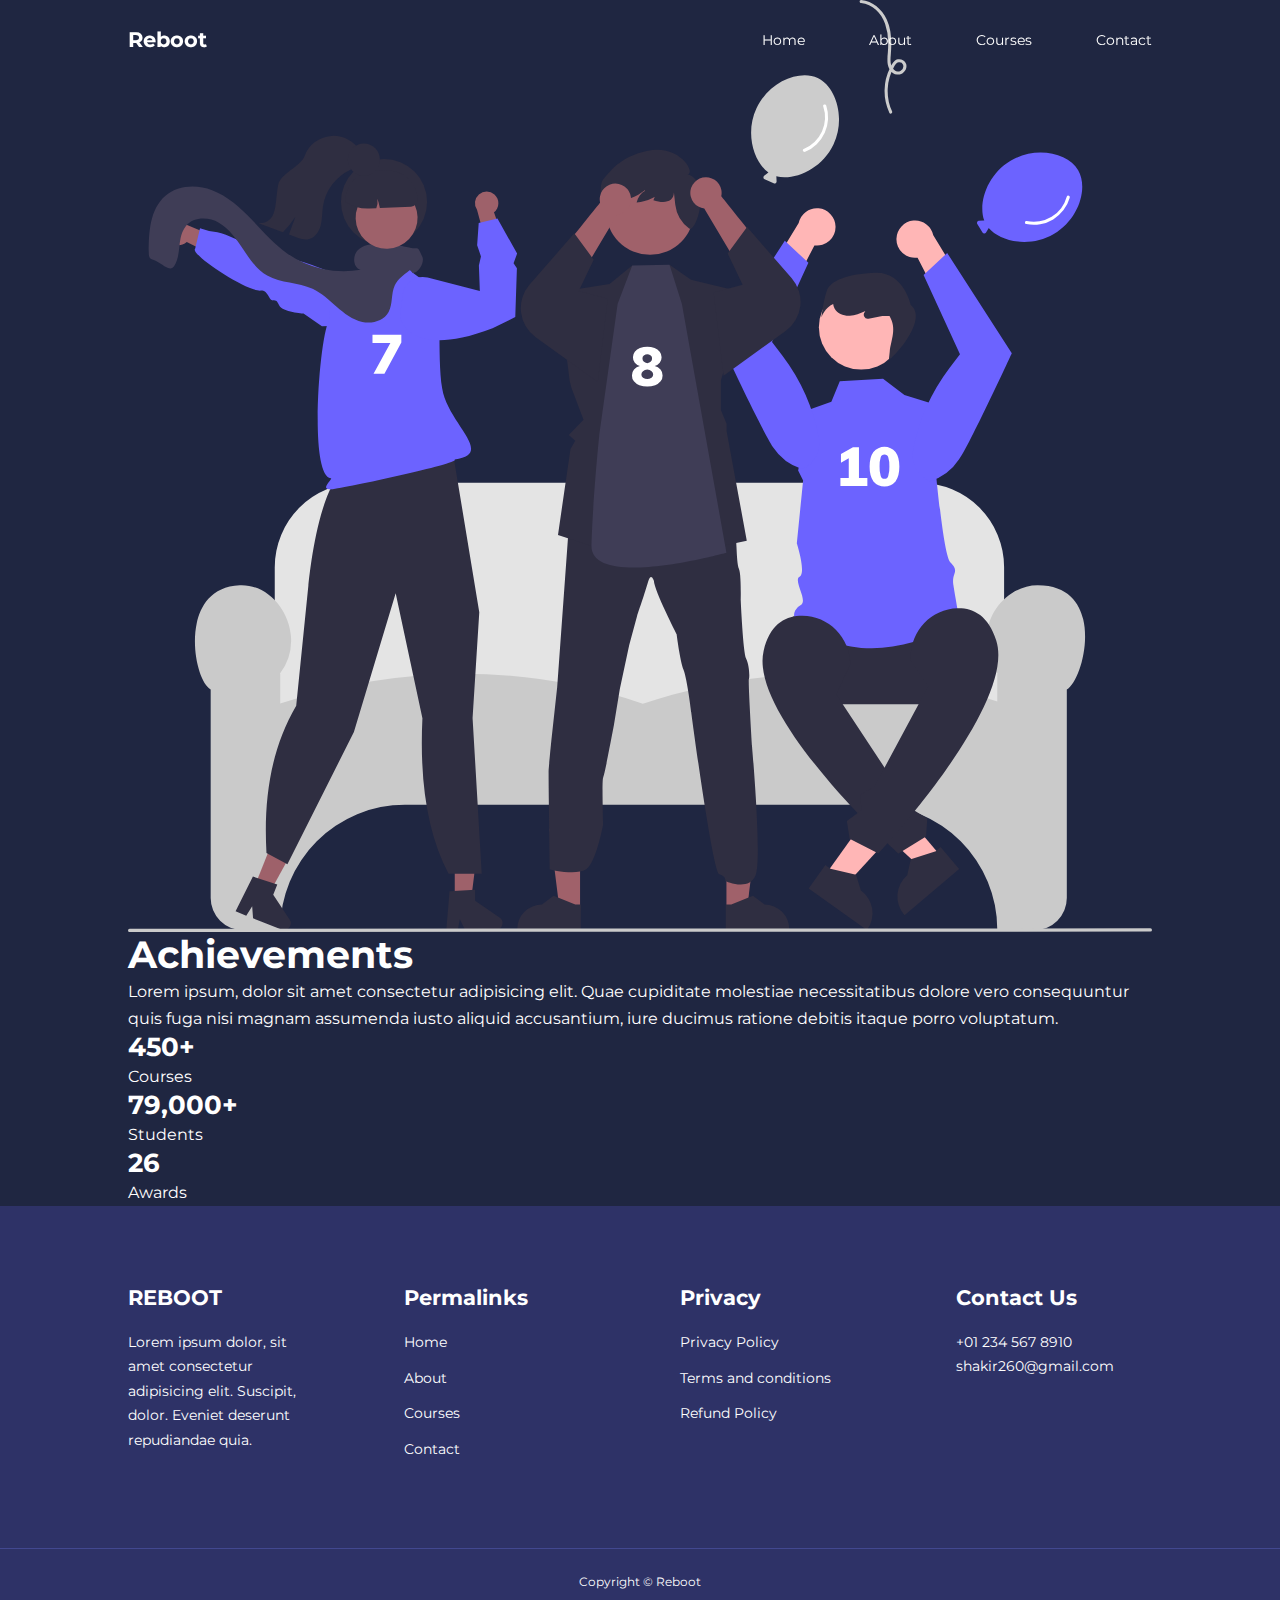
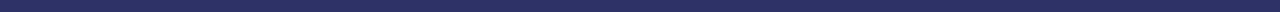
==== about.html @ ed43b844 "Diseño y encabezado de pagina about" ====
<!DOCTYPE html>
<html lang="es">
  <head>
    <meta charset="UTF-8">
    <meta http-equiv="X-UA-Compatible" content="IE=edge">
    <meta name="viewport" content="width=device-width, initial-scale=1.0">
    <title>Education Website</title>

    <!-- ICONSCOUT CDN -->
    <link rel="stylesheet" href="https://unicons.iconscout.com/release/v2.1.6/css/unicons.css">

    <!-- GOOGLE FONTS (MONTSERRAT) -->
    <link rel="preconnect" href="https://fonts.googleapis.com">
    <link rel="preconnect" href="https://fonts.gstatic.com" crossorigin>
    <link rel="stylesheet" href="https://fonts.googleapis.com/css2?family=Montserrat:wght@300;400;500;600;700:800:900@display=swap">

    <link rel="stylesheet" href="./css/styles.css">
    <link rel="stylesheet" href="./css/about.css">
  </head>
  <body>
    <!-----------------------------START OF NAVBAR-------------------------------->
    <nav>
      <div class="container nav__container">
        <a href="index.html"><h4>Reboot</h4></a>
        <ul class="nav__menu">
          <li><a href="index.html">Home</a></li>
          <li><a href="about.html">About</a></li>
          <li><a href="courses.html">Courses</a></li>
          <li><a href="contact.html">Contact</a></li>
        </ul>
        <button id="open-menu-btn"><i class="uil uil-bars"></i></button>
        <button id="close-menu-btn"><i class="uil uil-multiply"></i></button>
      </div>
    </nav>
    <!-----------------------------END OF NAVBAR-------------------------------->

    <section class="about__achievements">
      <div class="container about__achievements-container">
        <div class="about__achievements-left">
          <img src="./images/about achievements.svg" alt="">
        </div>

        <div class="about__achievements-right">
          <h1>Achievements</h1>
          <p>Lorem ipsum, dolor sit amet consectetur adipisicing elit. Quae cupiditate molestiae necessitatibus dolore vero consequuntur quis fuga nisi magnam assumenda iusto aliquid accusantium, iure ducimus ratione debitis itaque porro voluptatum.</p>
          <div class="achievements__cards">
            <article class="achievement__card">
              <span class="achievement__icon">
                <i class="uil uil-video"></i>
              </span>
              <h3>450+</h3>
              <p>Courses</p>
            </article>
            <article class="achievement__card">
              <span class="achievement__icon">
                <i class="uil uil-users-alt"></i>
              </span>
              <h3>79,000+</h3>
              <p>Students</p>
            </article>
            <article class="achievement__card">
              <span class="achievement__icon">
                <i class="uil uil-trophy"></i>
              </span>
              <h3>26</h3>
              <p>Awards</p>
            </article>
          </div>
        </div>
      </div>
    </section>

    <footer>
      <div class="container footer__container">
        <div class="footer__1">
          <a href="index.html" class="footer__logo"><h4>REBOOT</h4></a>
          <p>Lorem ipsum dolor, sit amet consectetur adipisicing elit. Suscipit, dolor. Eveniet deserunt repudiandae quia.</p>
        </div>
        <div class="footer__2">
          <h4>Permalinks</h4>
          <ul class="permalinks">
            <li><a href="index.html">Home</a></li>
            <li><a href="about.html">About</a></li>
            <li><a href="courses.html">Courses</a></li>
            <li><a href="contact.html">Contact</a></li>
          </ul>
        </div>
        <div class="footer__3">
          <h4>Privacy</h4>
          <ul class="privacy">
            <li><a href="#">Privacy Policy</a></li>
            <li><a href="#">Terms and conditions</a></li>
            <li><a href="#">Refund Policy</a></li>
          </ul>
        </div>
        <div class="footer__4">
          <h4>Contact Us</h4>
          <div>
            <p>+01 234 567 8910</p>
            <p>shakir260@gmail.com</p>
          </div>
          
          <ul class="footer__socials">
            <li><a href="#"><i class="uil uil-facebook-f"></i></a></li>
            <li><a href="#"><i class="uil uil-instagram-alt"></i></a></li>
            <li><a href="#"><i class="uil uil-twitter"></i></a></li>
            <li><a href="#"><i class="uil uil-linkedin-alt"></i></a></li>
          </ul>
        </div>
      </div>
      <div class="footer__copyright">
        <small>Copyright &copy; Reboot</small>
      </div>
    </footer>

    <script src="./main.js"></script>
  </body>
</html>
---- css/styles.css ----
* {
  margin: 0;
  padding: 0;
  border: 0;
  outline: 0;
  text-decoration: none;
  list-style: none;
  box-sizing: border-box;
}

:root {
  --color-primary: #6c63ff;
  --color-success: #00bf8e;
  --color-warning: #f7c94b;
  --color-danger: #f75842;
  --color-danger-variant: rgba(247, 88, 66, 0.4);
  --color-white: #fff;
  --color-light: rgba(255, 255, 255, 0.7);
  --color-black: #000;
  --color-bg: #1f2641;
  --color-bg-1: #2e3267;
  --color-bg-2: #424890;

  --container-width-lg: 80%;
  --container-width-md: 90%;
  --container-width-sm: 94%;
  
  --transition: all 400ms ease;
}

body {
  font-family: "Montserrat", sans-serif;
  line-height: 1.7;
  color: var(--color-white);
  background: var(--color-bg);
}

.container{
  width: var(--container-width-lg);
  margin: 0 auto;
}

.section {
  padding: 6rem 0;
}

.section h2 {
  text-align: center;
  margin-bottom: 4rem;
}

h1,
h2,
h3,
h4,
h5 {
  line-height: 1.2;
}

h1 {
  font-size: 2.4rem;
}

h2 {
  font-size: 2rem;
}

h3 {
  font-size: 1.6rem;
}

h4 {
  font-size: 1.3rem;
}

a {
  color: var(--color-white);
}

img {
  width: 100%;
  display: block;
  object-fit: cover;
}

.btn {
  display: inline-block;
  background: var(--color-white);
  color: var(--color-black);
  padding: 1rem 2rem;
  border: 1px solid transparent;
  font-weight: 500;
  transition: var(--transition);
}

.btn:hover{
  background: transparent;
  color: var(--color-white);
  border-color: var(--color-white);
}

.btn-primary{
  background: var(--color-danger);
  color: var(--color-white);
}

/* ====================== NAVBAR ====================== */

nav {
  background: transparent;
  width: 100vw;
  height: 5rem;
  position: fixed;
  top: 0;
  z-index: 11;
}

/* change navabr styles on scroll using javascript */
.window-scroll {
  background: var(--color-primary);
  box-shadow: 0 1rem 2rem rgba(0, 0, 0, 0.2);
  transition: var(--transition);
}

.nav__container {
  height: 100%;
  display: flex;
  justify-content: space-between;
  align-items: center;
}

nav button{
  display: none;
}

.nav__menu{
  display: flex;
  align-items: center;
  gap: 4rem;
}

.nav__menu a {
  font-size: 0.9rem;
  transition: var(--transition);
}

.nav__menu a:hover{
  color: var(--color-bg-2);
}

/* ====================== HEADER ====================== */

header {
  position: relative;
  top: 5rem;
  overflow: hidden;
  height: 70vh;
  margin-bottom: 5rem;
}

.header__container{
  display: grid;
  grid-template-columns: 1fr 1fr;
  align-items: center;
  gap: 5rem;
  height: 100%;
}

.header__left p {
  margin: 1rem 0 2.4rem;
}

/* ====================== CATEGORIES ====================== */

.categories {
  background: var(--color-bg-1);
  padding-top: 5rem;
  height: 29rem;
  margin-bottom: 5rem;
}

.categories h1 {
  line-height: 1;
  margin-bottom: 3rem;
}

.categories__container {
  display: grid;
  grid-template-columns: 40% 60%;
}

.categories__left{
  margin-right: 4rem;
}

.categories__left p {
  margin: 1rem 0 3rem;
}

.categories__right{
  display: grid;
  grid-template-columns: repeat(3, 1fr);
  gap: 1.2rem;
}

.category{
  background: var(--color-bg-2);
  padding: 2rem;
  border-radius: 2rem;
  transition: var(--transition);
}

.category:hover{
  box-shadow: 0 3rem 3rem rgba(0, 0, 0, 0.3);
}

.category:nth-child(2) .category__icon {
  background: var(--color-danger);
}

.category:nth-child(3) .category__icon {
  background: var(--color-success);
}

.category:nth-child(4) .category__icon {
  background: var(--color-warning);
}

.category:nth-child(5) .category__icon {
  background: var(--color-success);
}

.category__icon {
  background: var(--color-primary);
  padding: 0.7rem;
  border-radius: 0.9rem;
}

.category h5 {
  margin: 2rem 0 1rem;
}

.category p {
  font-size: 0.85rem;
}

/* ====================== COURSES ====================== */

.courses {
  margin-top: 10rem;
  padding-bottom: 4rem;
}

.courses h2 {
  text-align: center;
  line-height: 1.2;
  margin-bottom: 3rem;
}

.courses__container {
  display: grid;
  grid-template-columns: repeat(3, 1fr);
  gap: 2rem;
}

.course {
  background: var(--color-bg-1);
  text-align: center;
  border: 1px solid transparent;
  transition: var(--transition);
}

.course:hover {
  background: transparent;
  border-color: var(--color-primary);
}

.course__Info {
  padding: 2rem;
}

.course__Info p {
  margin: 1.2rem 0 2rem;
  font-size: 0.9rem;
}

/* ====================== FAQs ====================== */

.faqs h2{
  text-align: center;
  line-height: 4;
}

.faqs {
  padding: 4rem 0;
  background: var(--color-bg-1);
  box-shadow: inset 0 0 3rem rgba(0, 0, 0, 0.5);
}

.faqs__container {
  display: grid;
  grid-template-columns: 1fr 1fr;
  gap: 1rem;
}

.faq {
  padding: 2rem;
  display: flex;
  align-items: center;
  gap: 1.4rem;
  height: fit-content;
  background: var(--color-primary);
  cursor: pointer;
}

.faq h4 {
  font-size: 1rem;
  line-height: 2.2;
}

.faq__icon {
  align-self: flex-start;
  font-size: 1.2rem;
}

.faq p {
  margin-top: 0.8rem;
  display: none;
}

.faq.open p{
  display: block;
}

/* ====================== TESTIMONIALS ====================== */

.testimonials__container {
  overflow-x: hidden;
  position: relative;
  margin-bottom: 5rem;
  padding-bottom: 4rem;
}

section h2 {
  text-align: center;
  line-height: 10rem;
}

.testimonial {
  padding-top: 2rem;
}

.avatar {
  width: 6rem;
  height: 6rem;
  border-radius: 50%;
  overflow: hidden;
  margin: 0 auto 1rem;
  border: 1rem solid var(--color-bg-1);
}

.testimonial__info {
  text-align: center;
}

.testimonial__body {
  background: var(--color-primary);
  padding: 2rem;
  margin-top: 3rem;
  position: relative;
}

.testimonial__body::before {
  content: "";
  display: block;
  background: linear-gradient(135deg, transparent, var(--color-primary), var(--color-primary), var(--color-primary));
  width: 3rem;
  height: 3rem;
  position: absolute;
  left: 46%;
  top: -1.5rem;
  transform: rotate(45deg);
}

/* ====================== FOOTER ====================== */

footer{
  background: var(--color-bg-1);
  padding-top: 5rem;
  font-size: 0.9rem;
}

.footer__container {
  display: grid;
  grid-template-columns: repeat(4, 1fr);
  gap: 5rem;
}

.footer__container > div h4 {
  margin-bottom: 1.2rem;
}

.footer__1 p {
  margin: 0 0 2rem;
}

footer ul li {
  margin-bottom: 0.7rem;
}

footer ul li:hover {
  text-decoration: underline;
}

.footer__socials {
  display: flex;
  gap: 1rem;
  font-size: 1.2rem;
  margin-top: 2rem;
}

.footer__copyright {
  text-align: center;
  margin-top: 4rem;
  padding: 1.2rem 0;
  border-top: 1px solid var(--color-bg-2)
}

/* ====================== MEDIA QUERIES (TABLETS) ====================== */

@media screen and (max-width: 1024px) {
  .container {
    width: var(--container-width-md);
  }

  h1 {
    font-size: 2.2rem;
  }

  h2 {
    font-size: 1.7rem;
  }

  h3 {
    font-size: 1.4rem;
  }

  h4 {
    font-size: 1.2rem;
  }

  /* ====================== NAVBAR ====================== */

  nav button {
    display: inline-block;
    background: transparent;
    font-size: 1.8rem;
    color: var(--color-white);
    cursor: pointer;
  }

  nav button#close-menu-btn {
    display: none;
  }

  .nav__menu {
    position: fixed;
    top: 5rem;
    right: 5%;
    height: fit-content;
    width: 18rem;
    flex-direction: column;
    gap: 0;
    display: none;
  }

  .nav__menu li {
    width: 100%;
    height: 5.8rem;
    animation: animateNavItems 400ms linear forwards;
    transform-origin: top right;
    opacity: 0;
  }

  .nav__menu li:nth-child(2) {
    animation-delay: 200ms;
  }

  .nav__menu li:nth-child(3) {
    animation-delay: 400ms;
  }

  .nav__menu li:nth-child(4) {
    animation-delay: 600ms;
  }

  @keyframes animateNavItems {
    0% {
      transform: rotateZ(-90deg) rotateX(90deg) scale(0.1);
    }

    100% {
      transform: rotateZ(0) rotateX(0) scale(1);
      opacity: 1;
    }
  }

  .nav__menu li a {
    background: var(--color-primary);
    box-shadow: -4rem 6rem 10rem rgba(0, 0, 0, 0.6);
    width: 100%;
    height: 100%;
    display: grid;
    place-items: center;
  }

  .nav__menu li a:hover {
    background: var(--color-bg-2);
    color: var(--color-white);
  }

  /* ====================== HEADER ====================== */

  header {
    height: 54vh;
    margin-bottom: 3rem;
  }

  .header__container {
    gap: 0;
    padding-bottom: 3rem;
  }

  /* ====================== CATEGORIES ====================== */

  .categories {
    height: auto;
  }

  .categories__container {
    grid-template-columns: 1fr;
    gap: 3rem ;
    padding-bottom: 2rem;
  }

  .categories__left {
    margin-right: 0;
  }

  /* ====================== POPULAR COURSES ====================== */

  .courses {
    margin-top: 0;
  }
  
  .courses__container {
    grid-template-columns: 1fr 1fr;
  }

  /* ====================== FAQs ====================== */

  .faqs__container {
    grid-template-columns: 1fr;
  }

  .faq {
    padding: 1.5rem;
  }

  /* ====================== FOOTER ====================== */

  .footer__container {
    grid-template-columns: 1fr 1fr;
  }
}

/* ====================== MEDIA QUERIES (PHONES) ====================== */

@media screen and (max-width: 600px) {
  .container {
    width: var(--container-width-sm);
  }

  /* ====================== NAVBAR ====================== */

  .nav__menu {
    right: 3%;
  }

  /* ====================== HEADER ====================== */

  header {
    height: 100vh;
  }

  .header__container {
    grid-template-columns: 1fr;
    text-align: center;
    margin-top: 0;
  }

  .header__left p {
    margin-bottom: 1.3rem;
  }

  /* ====================== CATEGORIES ====================== */

  .categories__right {
    grid-template-columns: 1fr 1fr;
    gap: 0.7rem;
  }

  .category {
    padding: 1rem;
    border-radius: 1rem;
  }

  .category__icon {
    margin-top: 4px;
    display: inline-block;
  }

  /* ====================== POPULAR COURSES ====================== */

  .courses__container {
    grid-template-columns: 1fr;
  }

  /* ====================== TESTIMONIALS ====================== */

  .testimonial__body {
    padding: 1.2rem;
  }

  /* ====================== FOOTER ====================== */

  .footer__container {
    grid-template-columns: 1fr;
    text-align: center;
    gap: 2rem;
  }

  .footer__1 p {
    margin: 1rem auto;
  }

  .footer__socials {
    justify-content: center;
  }

  .testimonial__body::before{
    left: 35%;
  }
}
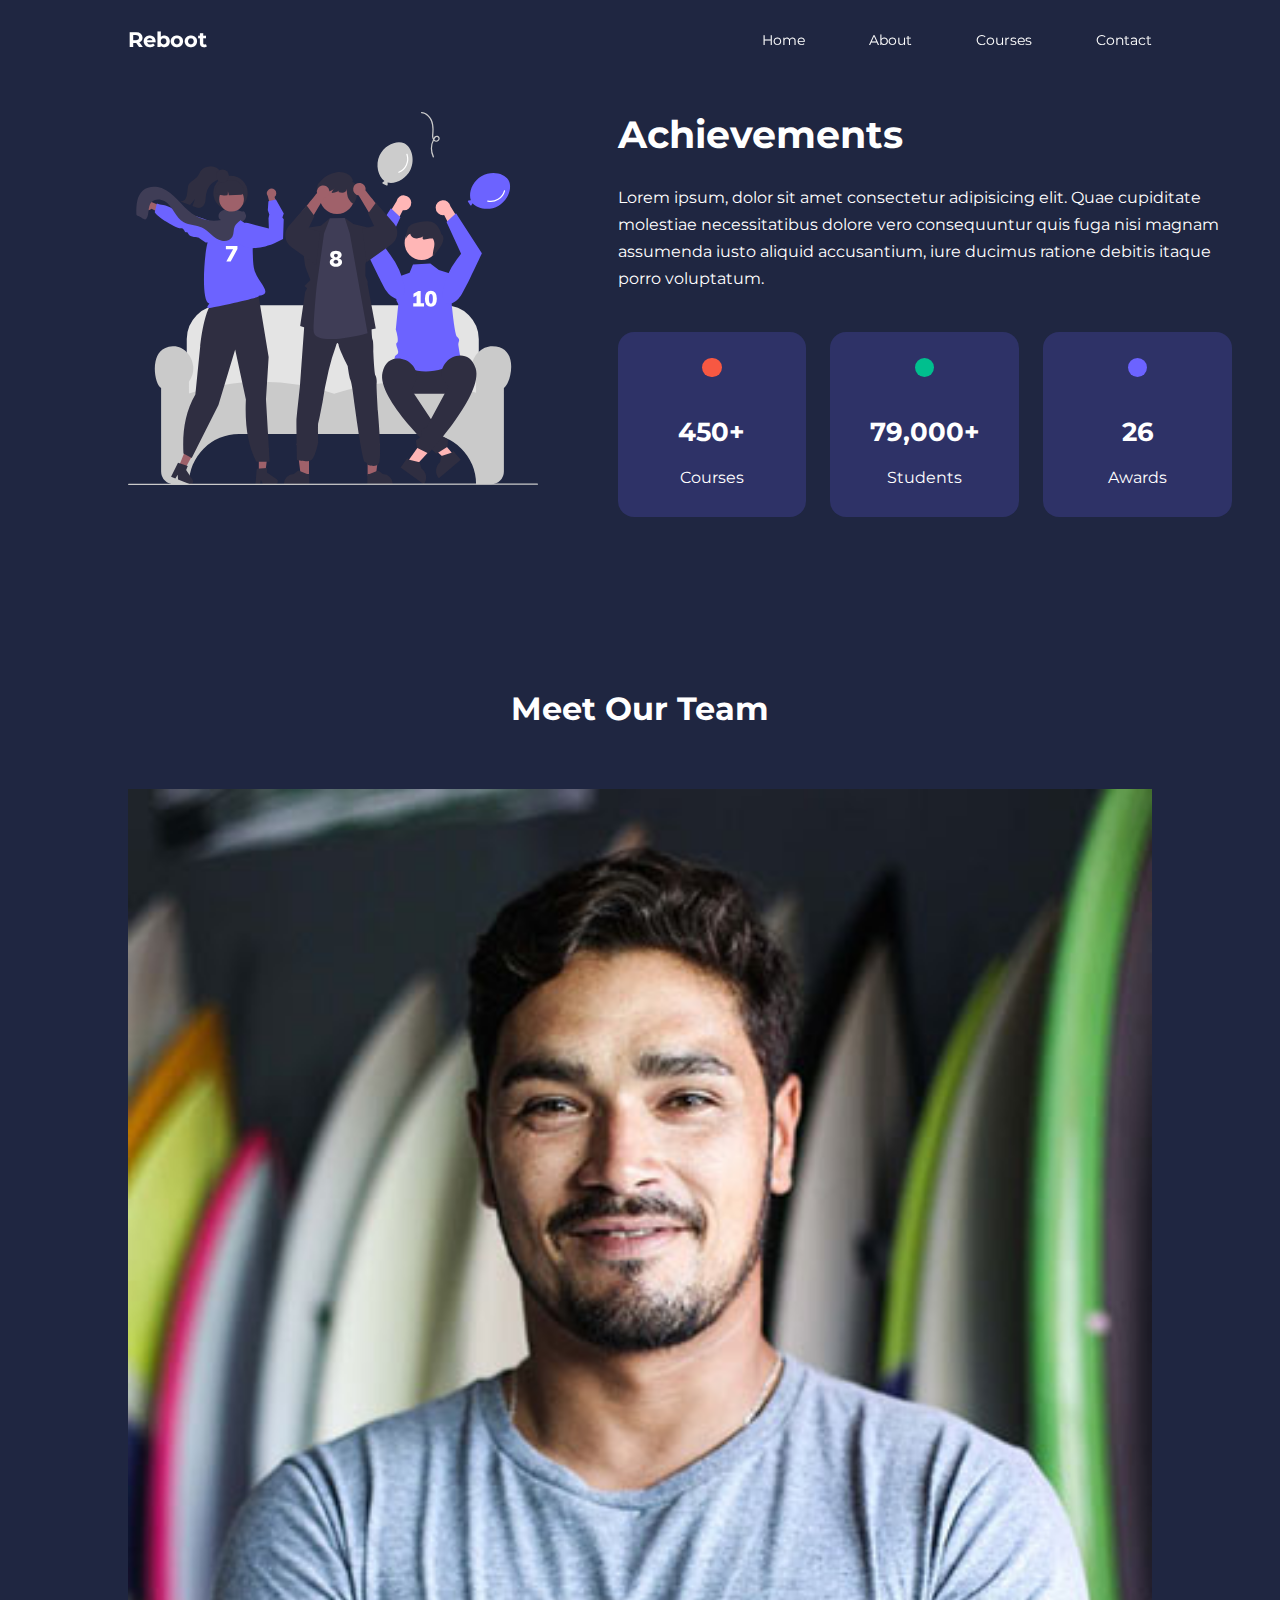
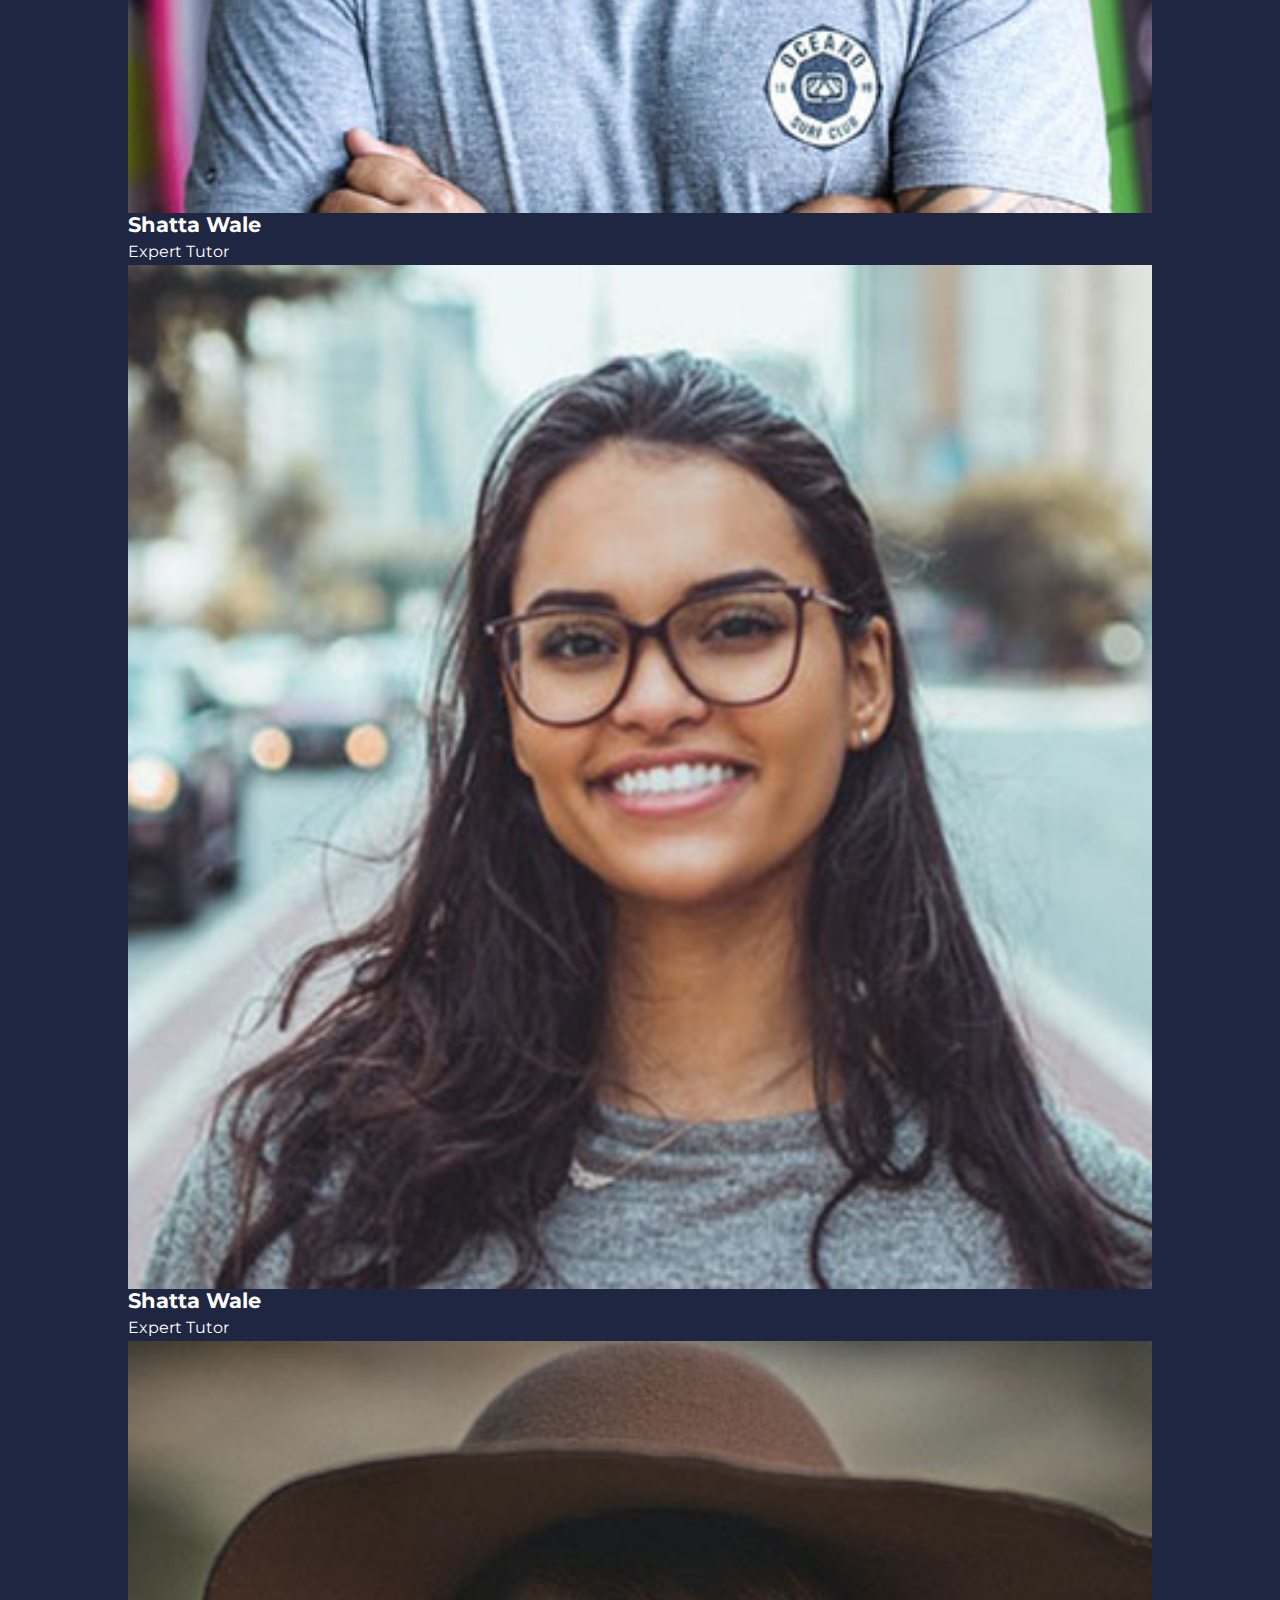
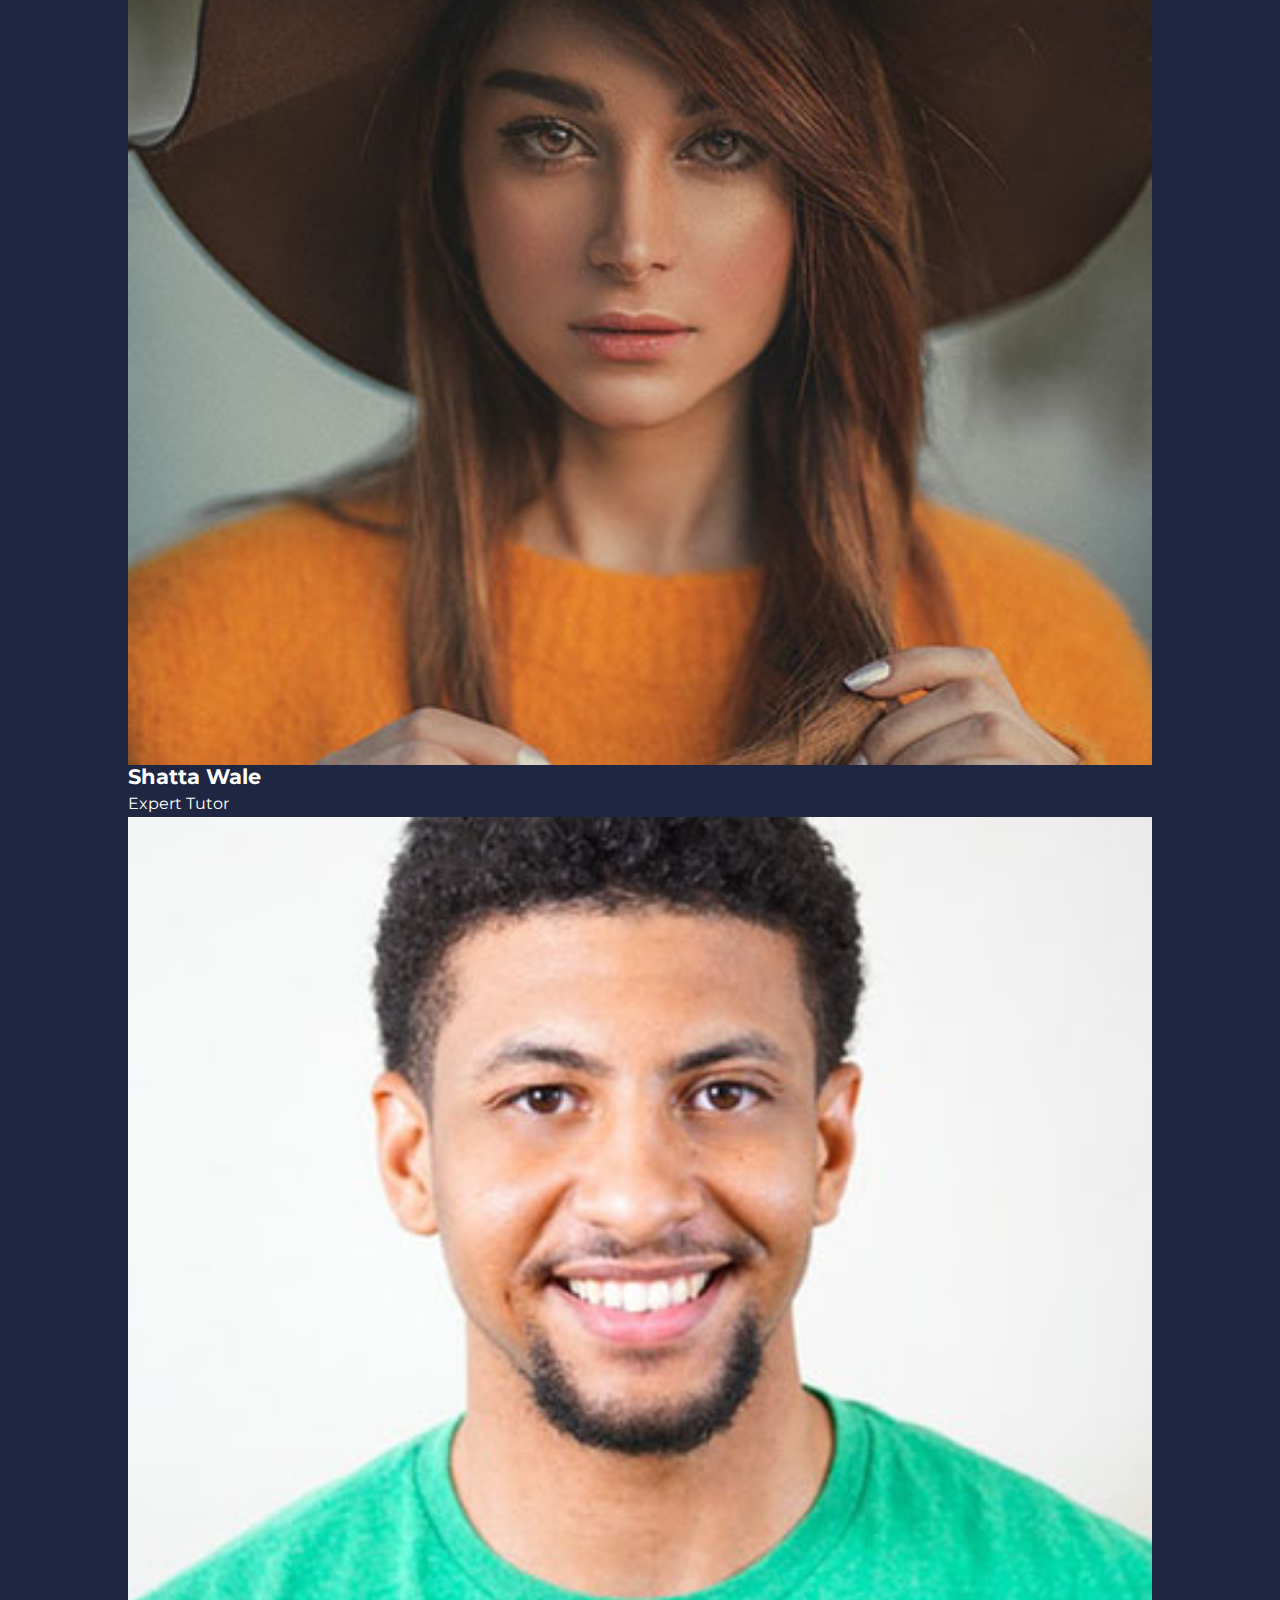
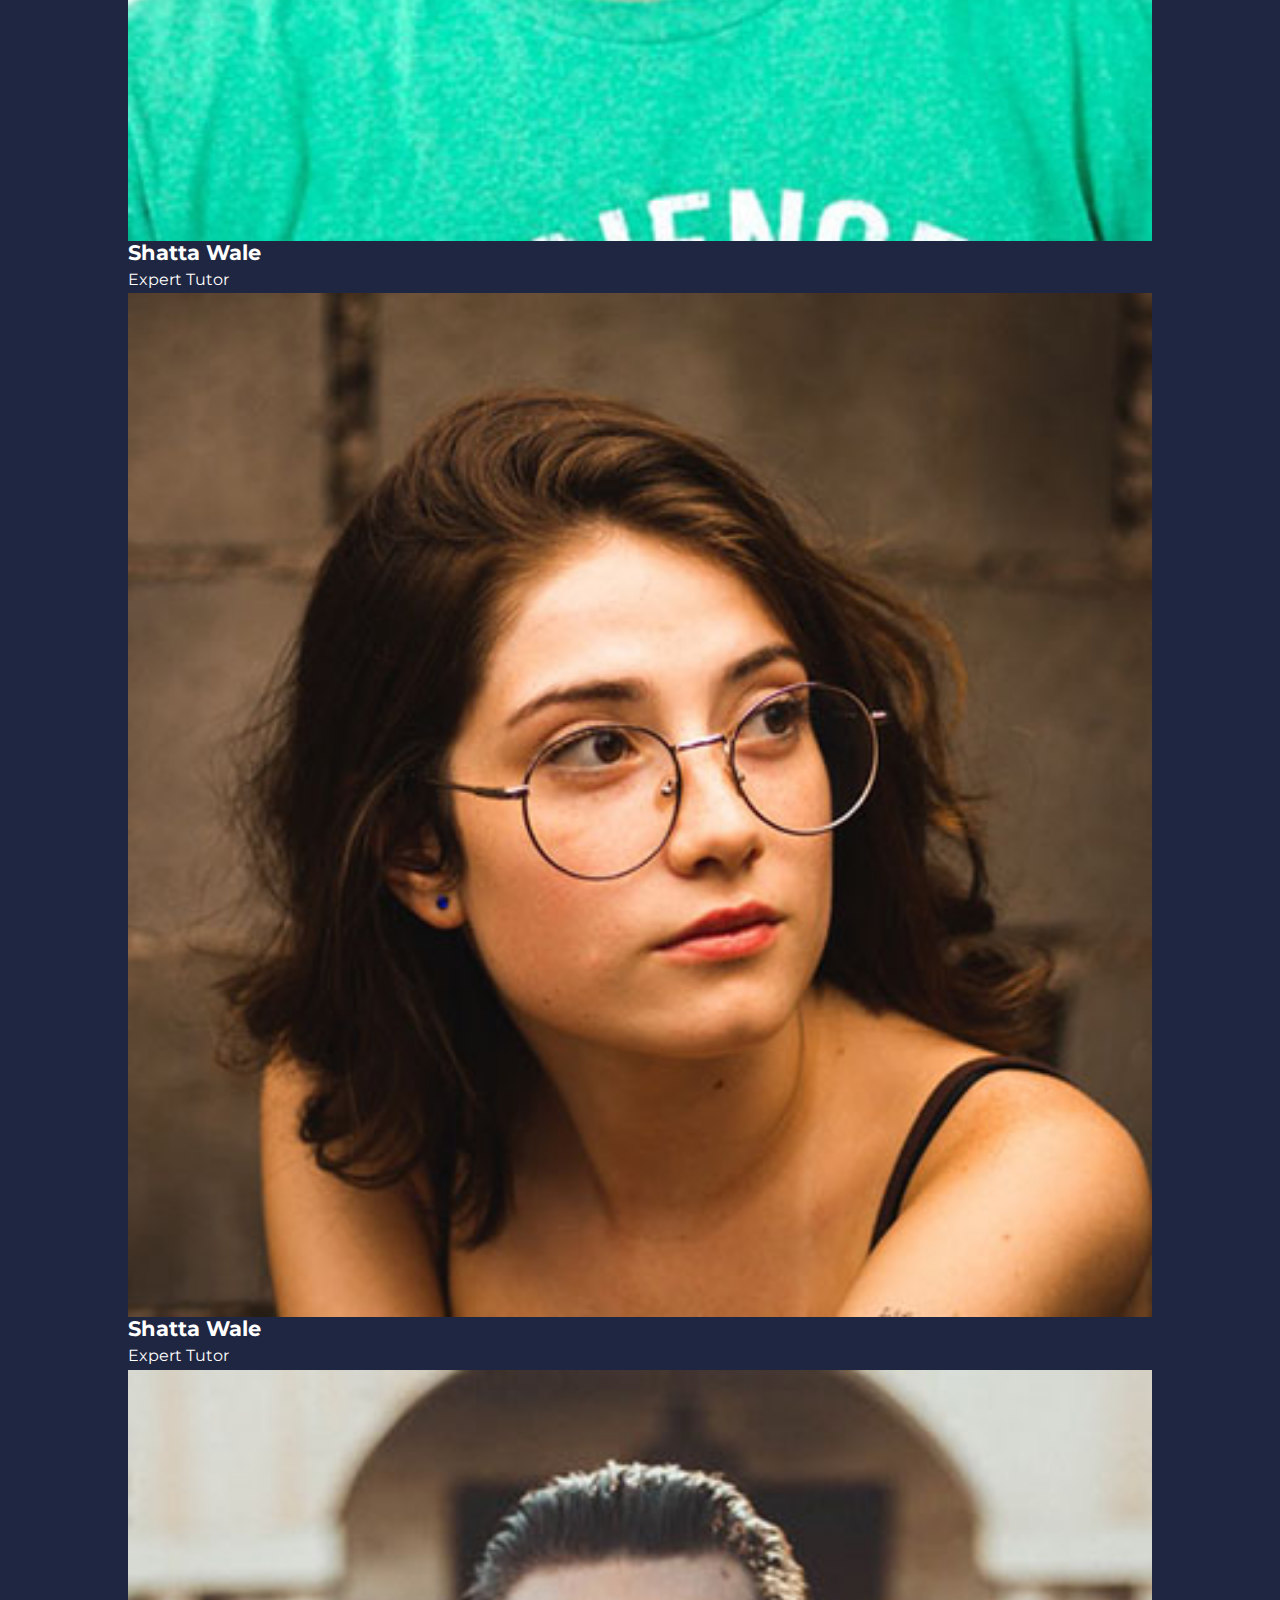
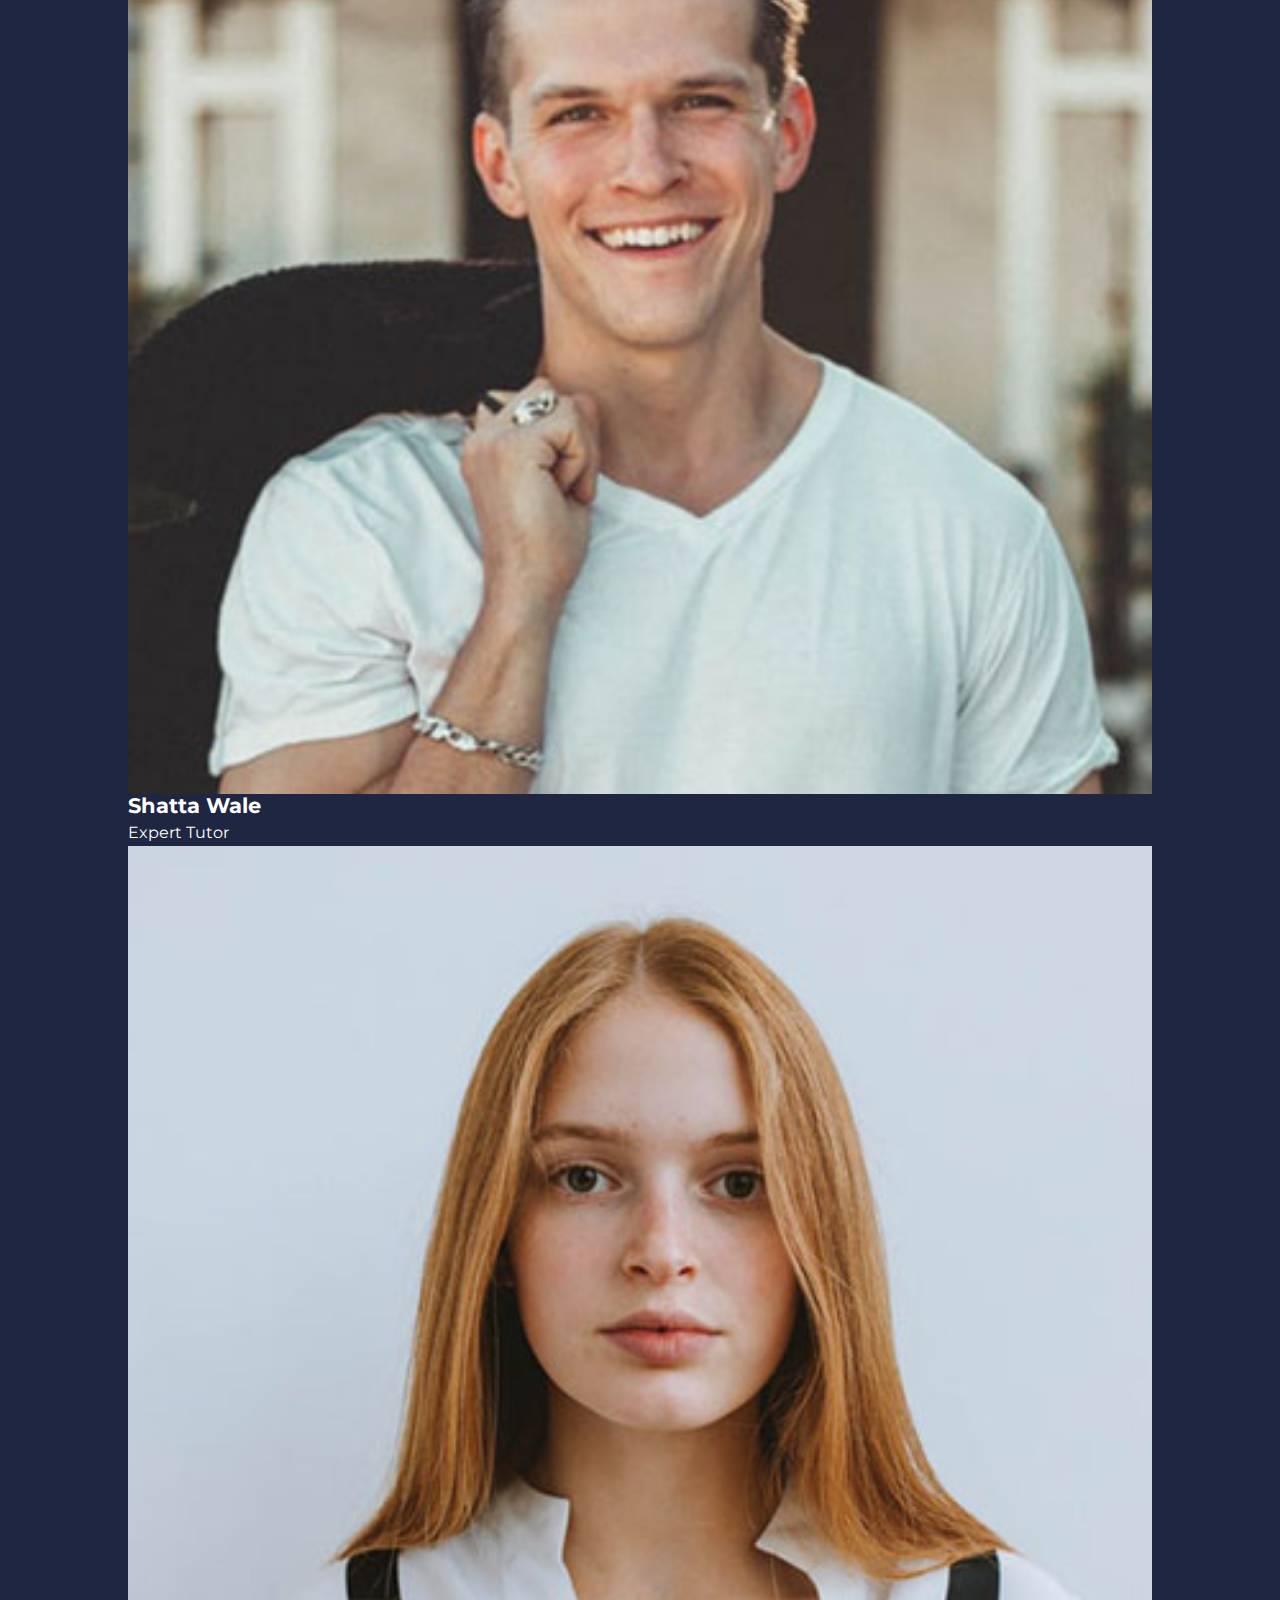
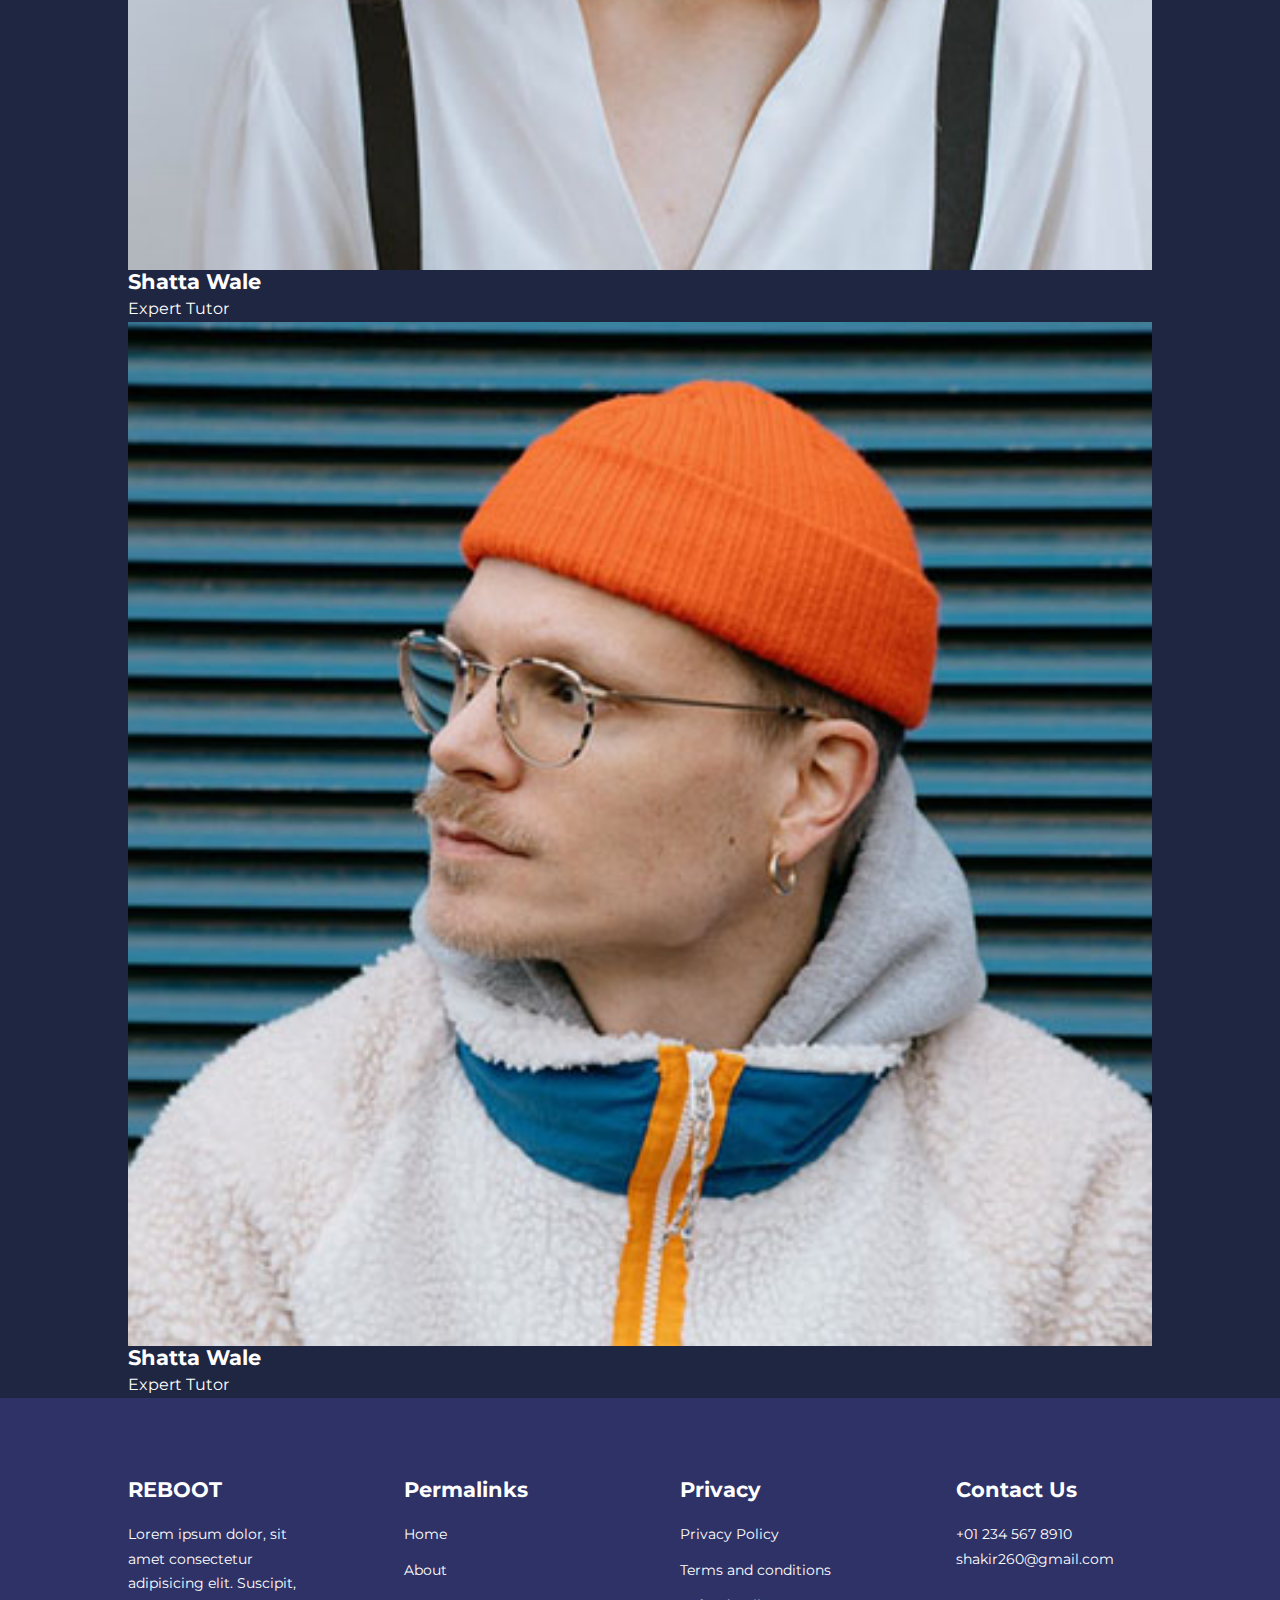
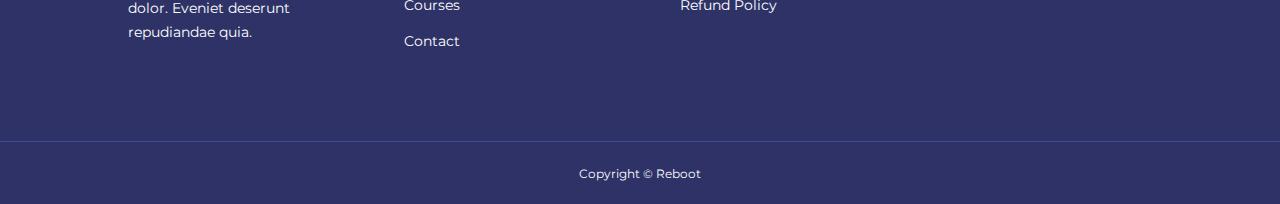
==== commit 87e91078: "Estructura de section de miembros" ====
--- a/about.html
+++ b/about.html
@@ -70,6 +70,125 @@
       </div>
     </section>
 
+    <section class="team">
+      <h2>Meet Our Team</h2>
+      <div class="container team__container">
+        <article class="team__member">
+          <div class="team__member-image">
+            <img src="./images/tm1.jpg">
+          </div>
+          <div class="team__member-info">
+            <h4>Shatta Wale</h4>
+            <p>Expert Tutor</p>
+          </div>
+          <div class="team__member-socials">
+            <a href="http://instagram.com" target="_blank"><i class="uil uil-instagram"></i></a>
+            <a href="http://twitter.com" target="_blank"><i class="uil uil-twitter-alt"></i></a>
+            <a href="http://linkedin.com" target="_blank"><i class="uil uil-linkedin-alt"></i></a>
+          </div>
+        </article>
+
+        <article class="team__member">
+          <div class="team__member-image">
+            <img src="./images/tm2.jpg">
+          </div>
+          <div class="team__member-info">
+            <h4>Shatta Wale</h4>
+            <p>Expert Tutor</p>
+          </div>
+          <div class="team__member-socials">
+            <a href="http://instagram.com" target="_blank"><i class="uil uil-instagram"></i></a>
+            <a href="http://twitter.com" target="_blank"><i class="uil uil-twitter-alt"></i></a>
+            <a href="http://linkedin.com" target="_blank"><i class="uil uil-linkedin-alt"></i></a>
+          </div>
+        </article>
+        <article class="team__member">
+          <div class="team__member-image">
+            <img src="./images/tm3.jpg">
+          </div>
+          <div class="team__member-info">
+            <h4>Shatta Wale</h4>
+            <p>Expert Tutor</p>
+          </div>
+          <div class="team__member-socials">
+            <a href="http://instagram.com" target="_blank"><i class="uil uil-instagram"></i></a>
+            <a href="http://twitter.com" target="_blank"><i class="uil uil-twitter-alt"></i></a>
+            <a href="http://linkedin.com" target="_blank"><i class="uil uil-linkedin-alt"></i></a>
+          </div>
+        </article>
+        <article class="team__member">
+          <div class="team__member-image">
+            <img src="./images/tm4.jpg">
+          </div>
+          <div class="team__member-info">
+            <h4>Shatta Wale</h4>
+            <p>Expert Tutor</p>
+          </div>
+          <div class="team__member-socials">
+            <a href="http://instagram.com" target="_blank"><i class="uil uil-instagram"></i></a>
+            <a href="http://twitter.com" target="_blank"><i class="uil uil-twitter-alt"></i></a>
+            <a href="http://linkedin.com" target="_blank"><i class="uil uil-linkedin-alt"></i></a>
+          </div>
+        </article>
+        <article class="team__member">
+          <div class="team__member-image">
+            <img src="./images/tm5.jpg">
+          </div>
+          <div class="team__member-info">
+            <h4>Shatta Wale</h4>
+            <p>Expert Tutor</p>
+          </div>
+          <div class="team__member-socials">
+            <a href="http://instagram.com" target="_blank"><i class="uil uil-instagram"></i></a>
+            <a href="http://twitter.com" target="_blank"><i class="uil uil-twitter-alt"></i></a>
+            <a href="http://linkedin.com" target="_blank"><i class="uil uil-linkedin-alt"></i></a>
+          </div>
+        </article>
+        <article class="team__member">
+          <div class="team__member-image">
+            <img src="./images/tm6.jpg">
+          </div>
+          <div class="team__member-info">
+            <h4>Shatta Wale</h4>
+            <p>Expert Tutor</p>
+          </div>
+          <div class="team__member-socials">
+            <a href="http://instagram.com" target="_blank"><i class="uil uil-instagram"></i></a>
+            <a href="http://twitter.com" target="_blank"><i class="uil uil-twitter-alt"></i></a>
+            <a href="http://linkedin.com" target="_blank"><i class="uil uil-linkedin-alt"></i></a>
+          </div>
+        </article>
+        <article class="team__member">
+          <div class="team__member-image">
+            <img src="./images/tm7.jpg">
+          </div>
+          <div class="team__member-info">
+            <h4>Shatta Wale</h4>
+            <p>Expert Tutor</p>
+          </div>
+          <div class="team__member-socials">
+            <a href="http://instagram.com" target="_blank"><i class="uil uil-instagram"></i></a>
+            <a href="http://twitter.com" target="_blank"><i class="uil uil-twitter-alt"></i></a>
+            <a href="http://linkedin.com" target="_blank"><i class="uil uil-linkedin-alt"></i></a>
+          </div>
+        </article>
+        <article class="team__member">
+          <div class="team__member-image">
+            <img src="./images/tm8.jpg">
+          </div>
+          <div class="team__member-info">
+            <h4>Shatta Wale</h4>
+            <p>Expert Tutor</p>
+          </div>
+          <div class="team__member-socials">
+            <a href="http://instagram.com" target="_blank"><i class="uil uil-instagram"></i></a>
+            <a href="http://twitter.com" target="_blank"><i class="uil uil-twitter-alt"></i></a>
+            <a href="http://linkedin.com" target="_blank"><i class="uil uil-linkedin-alt"></i></a>
+          </div>
+        </article>
+      </div>
+    </section>
+
     <footer>
       <div class="container footer__container">
         <div class="footer__1">
--- a/css/about.css
+++ b/css/about.css
@@ -0,0 +1,54 @@
+/* ====================== ACHIEVEMENTS ====================== */
+.about__achievements {
+  padding: 7rem 0;
+}
+
+.about__achievements-container {
+  display: grid;
+  grid-template-columns: 40% 60%;
+  gap: 5rem;
+}
+
+.about__achievements-right > p {
+  margin: 1.6rem 0 2.5rem;
+}
+
+.achievements__cards {
+  display: grid;
+  grid-template-columns: repeat(3, 1fr);
+  gap: 1.5rem;
+}
+
+.achievement__card {
+  background: var(--color-bg-1);
+  padding: 1.6rem;
+  border-radius: 1rem;
+  text-align: center;
+  transition: var(--transition);
+}
+
+.achievement__card:hover {
+  background: var(--color-bg-2);
+  box-shadow: 0 3rem 3rem rgba(0, 0, 0, 0.3);
+}
+
+.achievement__icon {
+  background: var(--color-danger);
+  padding: 0.6rem;
+  border-radius: 1rem;
+  display: inline-block;
+  margin-bottom: 2rem;
+  font-size: 2rem;
+}
+
+.achievement__card:nth-child(2) .achievement__icon {
+  background: var(--color-success);
+}
+
+.achievement__card:nth-child(3) .achievement__icon {
+  background: var(--color-primary);
+}
+
+.achievement__card p {
+  margin-top: 1rem;
+}